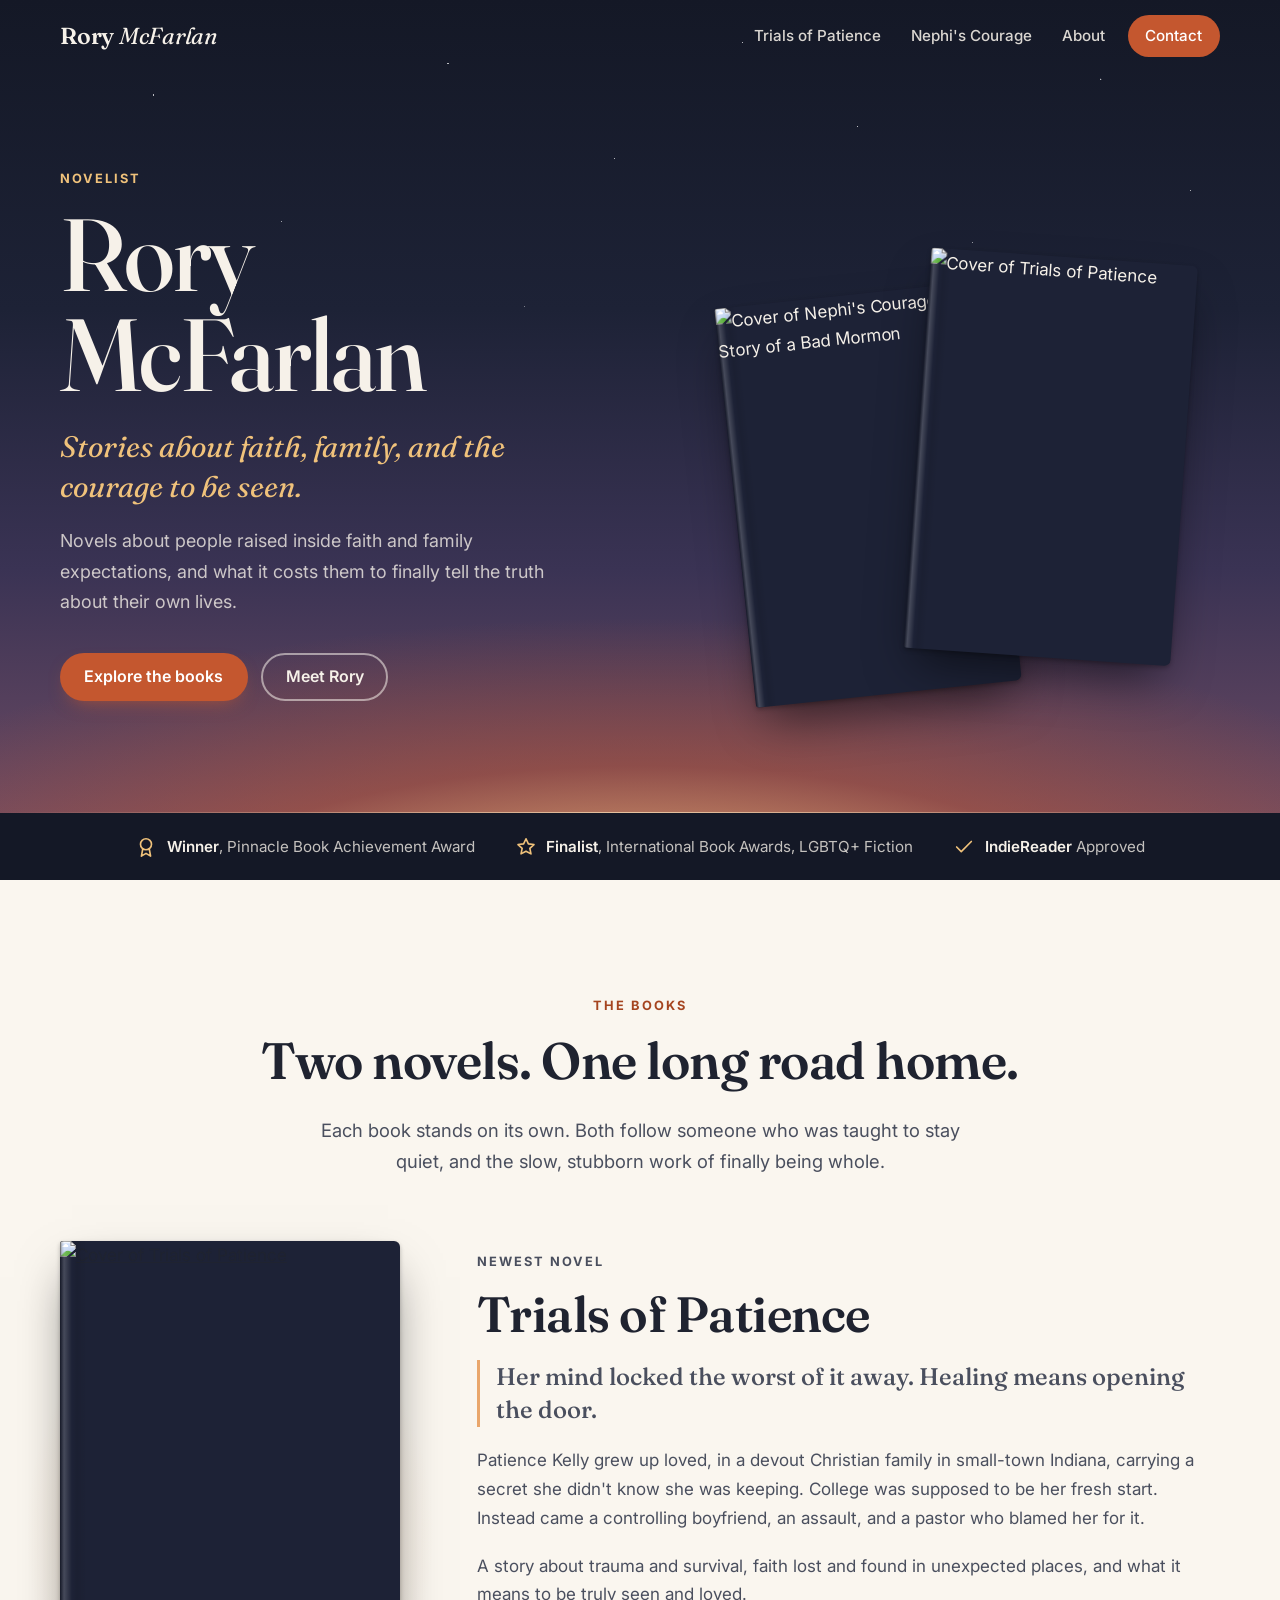
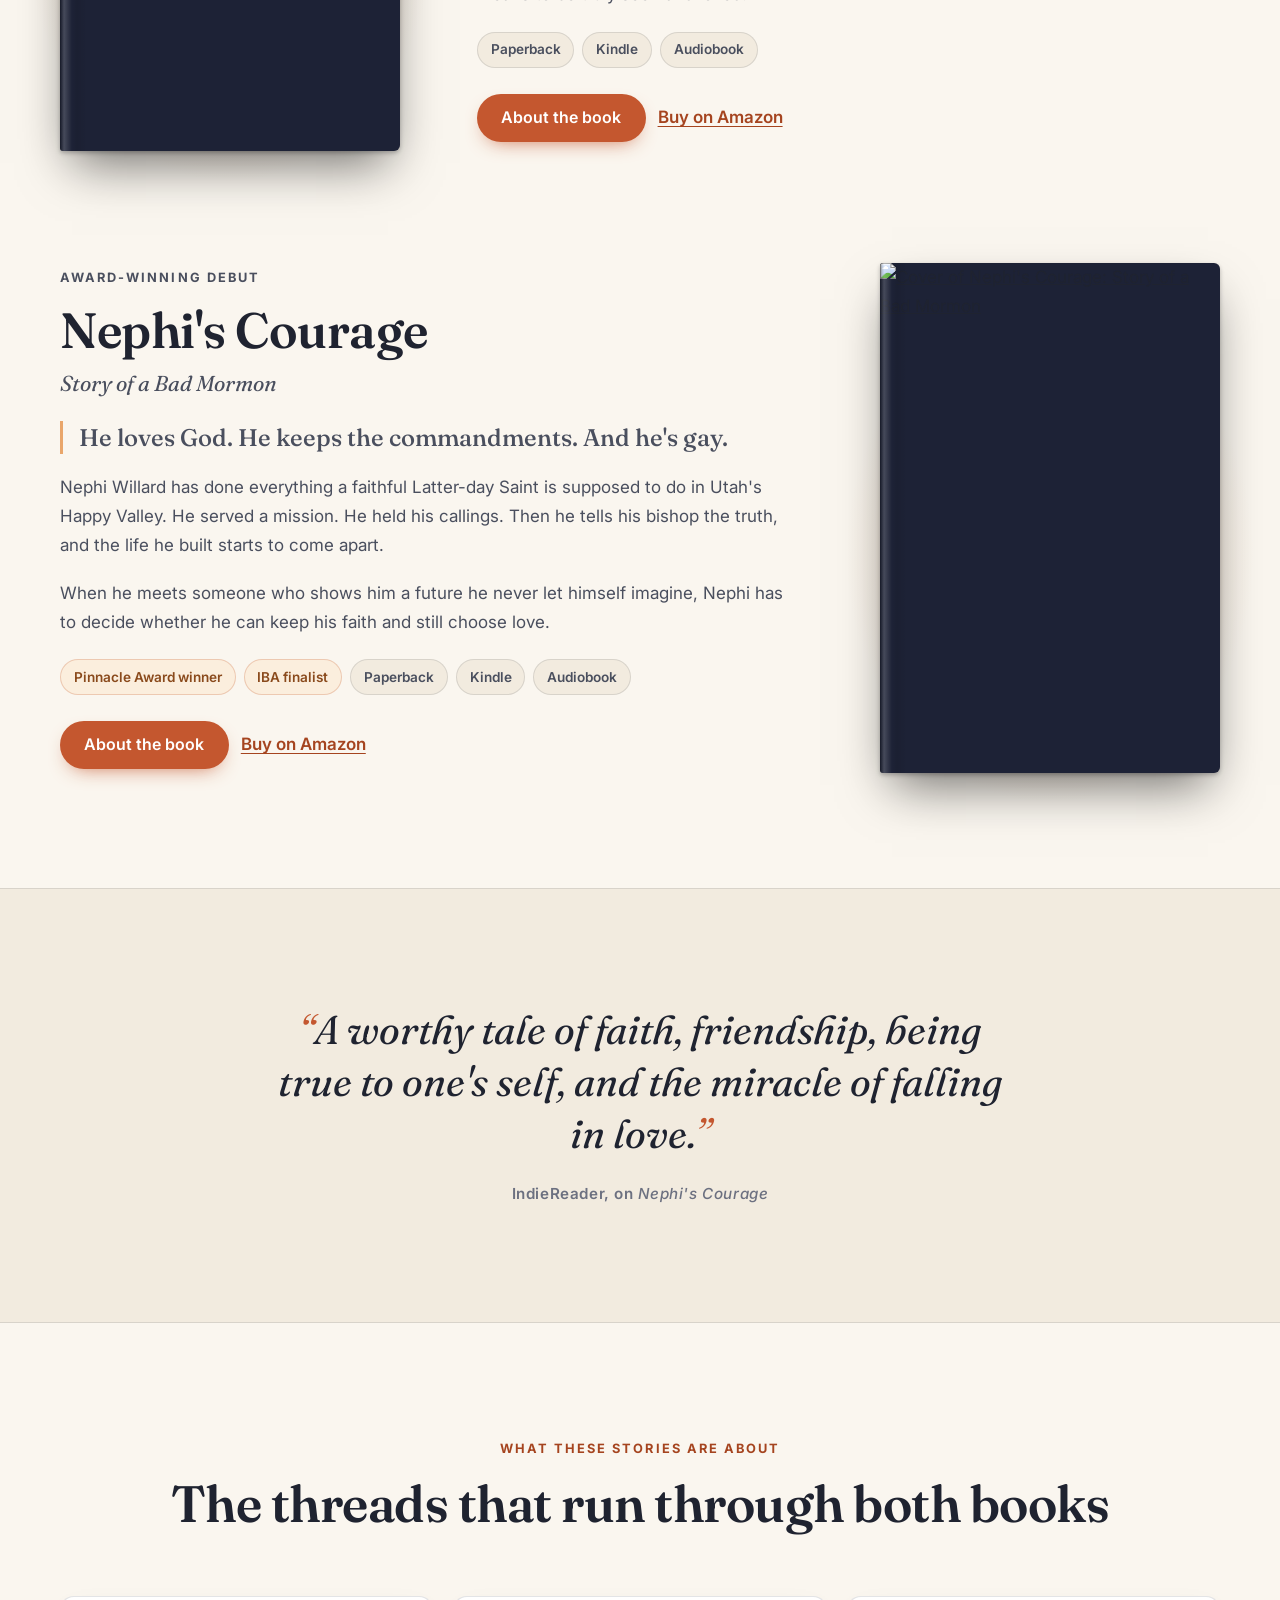
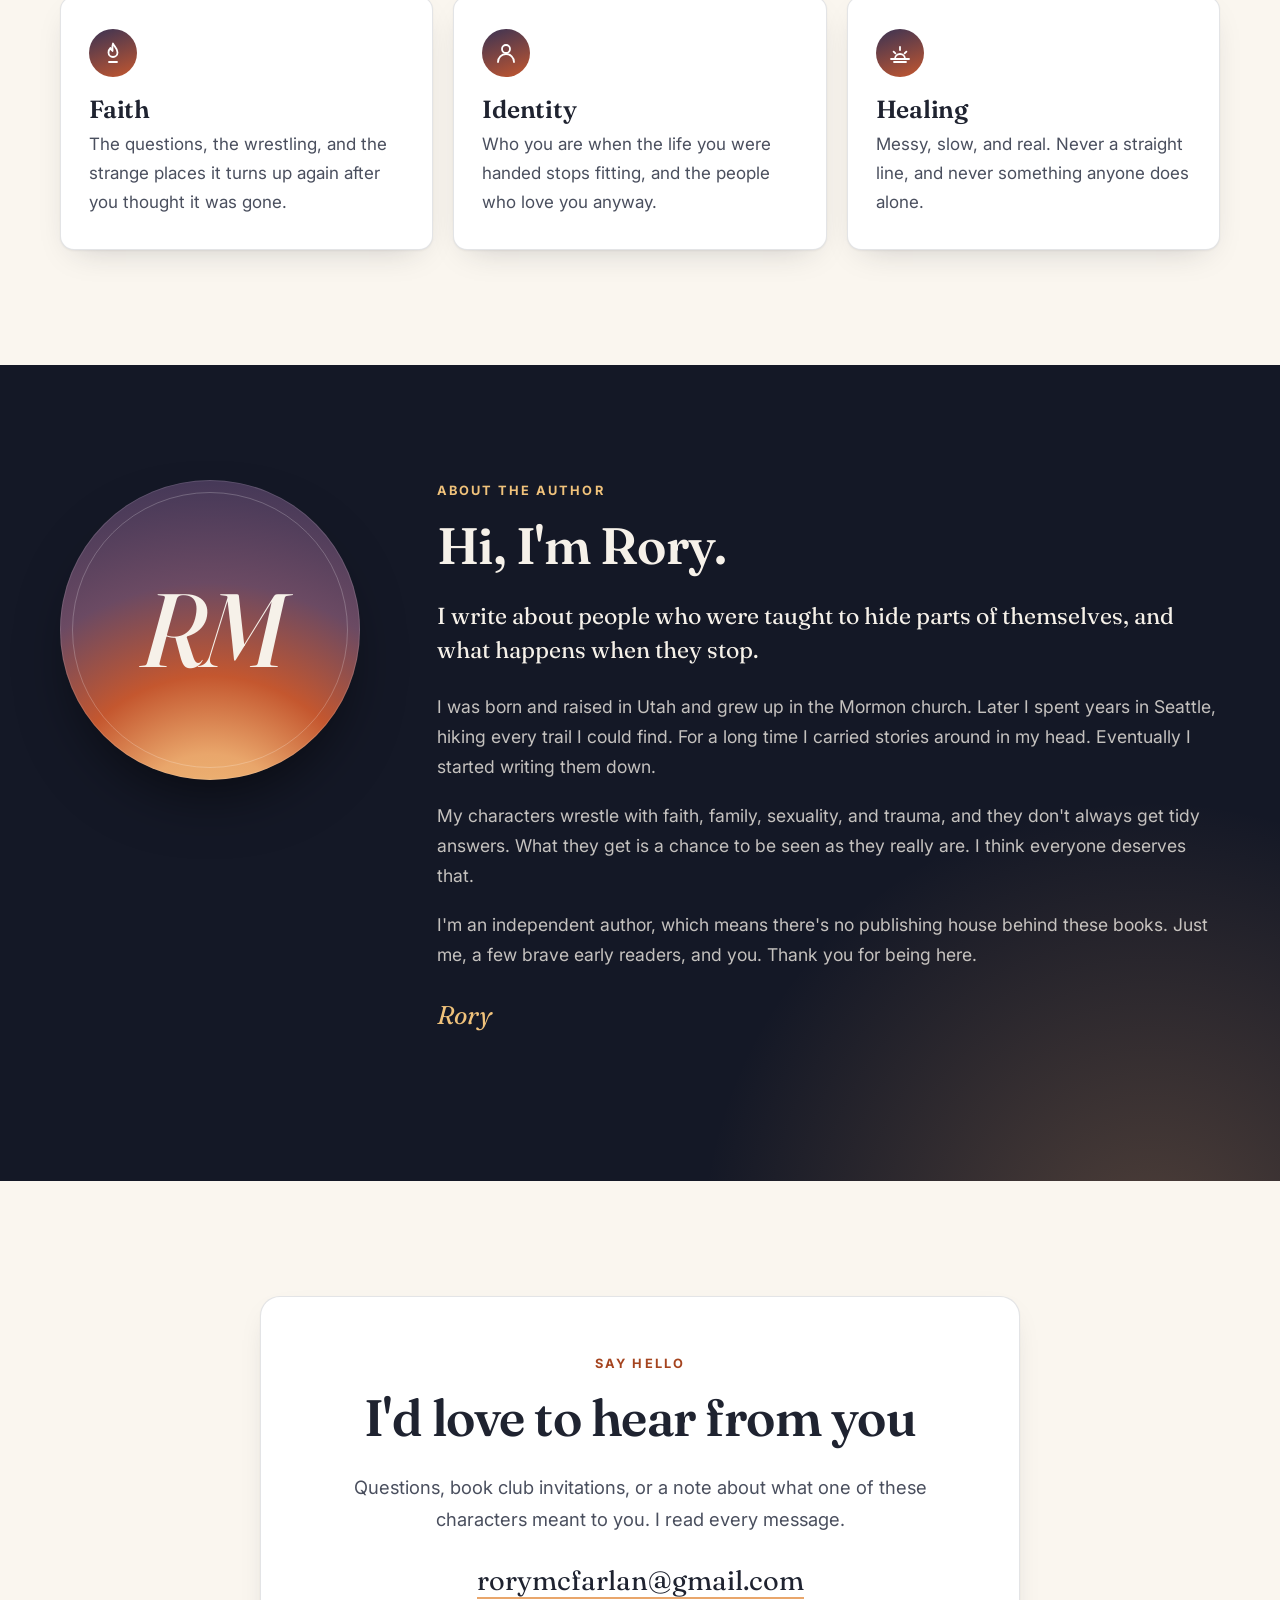
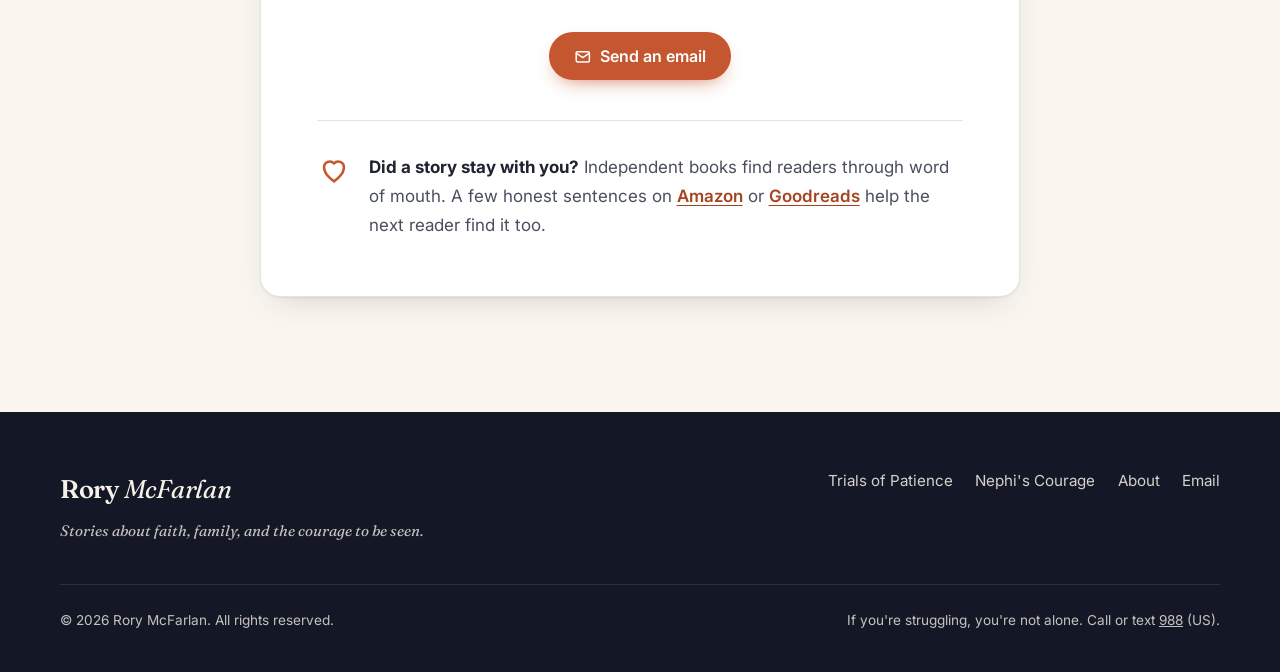
==== index.html @ a2d4176a "Build the new rorymcfarlan.com Home page, a page for each book, 404 page, styles, script, icons, CNA" ====
<!DOCTYPE html>
<html lang="en">
<head>
  <meta charset="UTF-8">
  <meta name="viewport" content="width=device-width, initial-scale=1.0">
  <title>Rory McFarlan | Novels About Faith, Family, and the Courage to Be Seen</title>
  <meta name="description" content="Rory McFarlan writes novels about faith, identity, and healing. Discover Trials of Patience and the award-winning Nephi's Courage: Story of a Bad Mormon.">
  <link rel="canonical" href="https://rorymcfarlan.com/">
  <meta name="theme-color" content="#141826">

  <meta property="og:type" content="website">
  <meta property="og:site_name" content="Rory McFarlan">
  <meta property="og:title" content="Rory McFarlan | Author">
  <meta property="og:description" content="Novels about faith, family, and the courage to be seen. Trials of Patience and the award-winning Nephi's Courage.">
  <meta property="og:url" content="https://rorymcfarlan.com/">
  <meta property="og:image" content="https://rorymcfarlan.com/og-image.jpg">
  <meta property="og:image:width" content="1200">
  <meta property="og:image:height" content="630">
  <meta property="og:image:alt" content="Rory McFarlan's novels, Trials of Patience and Nephi's Courage">
  <meta name="twitter:card" content="summary_large_image">

  <link rel="preconnect" href="https://fonts.googleapis.com">
  <link rel="preconnect" href="https://fonts.gstatic.com" crossorigin>
  <link href="https://fonts.googleapis.com/css2?family=Fraunces:ital,opsz,wght@0,9..144,400;0,9..144,500;0,9..144,600;1,9..144,400;1,9..144,500&family=Inter:wght@400;500;600;700&display=swap" rel="stylesheet">
  <link rel="icon" href="favicon.svg" type="image/svg+xml">
  <link rel="icon" href="favicon.png" type="image/png" sizes="64x64">
  <link rel="apple-touch-icon" href="apple-touch-icon.png">
  <link rel="stylesheet" href="style.css?v=1">

  <script type="application/ld+json">
  {
    "@context": "https://schema.org",
    "@type": "Person",
    "name": "Rory McFarlan",
    "url": "https://rorymcfarlan.com/",
    "jobTitle": "Novelist",
    "email": "mailto:rorymcfarlan@gmail.com",
    "description": "Independent novelist writing about faith, identity, and healing.",
    "award": "Pinnacle Book Achievement Award (Novel), 2020",
    "workExample": [
      { "@type": "Book", "name": "Trials of Patience", "url": "https://rorymcfarlan.com/trials-of-patience.html" },
      { "@type": "Book", "name": "Nephi's Courage: Story of a Bad Mormon", "url": "https://rorymcfarlan.com/nephis-courage.html" }
    ]
  }
  </script>
</head>
<body>

<a class="skip-link" href="#main">Skip to content</a>

<header class="site-header">
  <nav class="nav" aria-label="Main">
    <a class="brand" href="./">Rory <span>McFarlan</span></a>
    <button class="nav-toggle" type="button" aria-expanded="false" aria-controls="nav-links" aria-label="Open menu">
      <span class="nav-toggle-bar"></span><span class="nav-toggle-bar"></span><span class="nav-toggle-bar"></span>
    </button>
    <ul class="nav-links" id="nav-links">
      <li><a href="trials-of-patience.html">Trials of Patience</a></li>
      <li><a href="nephis-courage.html">Nephi's Courage</a></li>
      <li><a href="#about">About</a></li>
      <li><a class="nav-cta" href="#contact">Contact</a></li>
    </ul>
  </nav>
</header>

<main id="main">

  <!-- ============ HERO ============ -->
  <section class="hero">
    <div class="hero-inner">
      <div class="hero-copy">
        <p class="eyebrow eyebrow-light">Novelist</p>
        <h1 class="hero-title">Rory McFarlan</h1>
        <p class="hero-tagline">Stories about faith, family, and the courage to be seen.</p>
        <p class="hero-sub">Novels about people raised inside faith and family expectations, and what it costs them to finally tell the truth about their own lives.</p>
        <div class="hero-actions">
          <a class="btn btn-ember" href="#books">Explore the books</a>
          <a class="btn btn-ghost" href="#about">Meet Rory</a>
        </div>
      </div>
      <div class="hero-books">
        <a class="cover" href="nephis-courage.html" aria-label="Nephi's Courage">
          <img src="nephis-courage.jpg" alt="Cover of Nephi's Courage: Story of a Bad Mormon" width="600" height="900">
        </a>
        <a class="cover" href="trials-of-patience.html" aria-label="Trials of Patience">
          <img src="trials-of-patience.jpg" alt="Cover of Trials of Patience" width="600" height="900">
        </a>
      </div>
    </div>
  </section>

  <!-- ============ AWARDS ============ -->
  <section class="awards" aria-label="Awards and recognition">
    <ul>
      <li>
        <svg viewBox="0 0 24 24" fill="none" stroke="currentColor" stroke-width="1.8" stroke-linecap="round" stroke-linejoin="round" aria-hidden="true"><circle cx="12" cy="9" r="6"/><path d="M8.5 13.9 7 22l5-3 5 3-1.5-8.1"/></svg>
        <span><strong>Winner</strong>, Pinnacle Book Achievement Award</span>
      </li>
      <li>
        <svg viewBox="0 0 24 24" fill="none" stroke="currentColor" stroke-width="1.8" stroke-linecap="round" stroke-linejoin="round" aria-hidden="true"><path d="m12 3 2.6 5.6 6.1.7-4.5 4.2 1.2 6L12 16.6 6.6 19.5l1.2-6L3.3 9.3l6.1-.7z"/></svg>
        <span><strong>Finalist</strong>, International Book Awards, LGBTQ+ Fiction</span>
      </li>
      <li>
        <svg viewBox="0 0 24 24" fill="none" stroke="currentColor" stroke-width="1.8" stroke-linecap="round" stroke-linejoin="round" aria-hidden="true"><path d="M20 6 9 17l-5-5"/></svg>
        <span><strong>IndieReader</strong> Approved</span>
      </li>
    </ul>
  </section>

  <!-- ============ BOOKS ============ -->
  <section class="section" id="books">
    <div class="wrap">
      <div class="section-head center" data-reveal>
        <p class="eyebrow">The books</p>
        <h2 class="section-title">Two novels. One long road home.</h2>
        <p class="section-lede">Each book stands on its own. Both follow someone who was taught to stay quiet, and the slow, stubborn work of finally being whole.</p>
      </div>

      <article class="book-feature" data-reveal>
        <div class="book-feature-art">
          <a class="cover" href="trials-of-patience.html" aria-label="Read more about Trials of Patience">
            <img src="trials-of-patience.jpg" alt="Cover of Trials of Patience" width="600" height="900" loading="lazy">
          </a>
        </div>
        <div>
          <p class="eyebrow">Newest novel</p>
          <h3 class="book-title">Trials of Patience</h3>
          <p class="book-hook">Her mind locked the worst of it away. Healing means opening the door.</p>
          <p>Patience Kelly grew up loved, in a devout Christian family in small-town Indiana, carrying a secret she didn't know she was keeping. College was supposed to be her fresh start. Instead came a controlling boyfriend, an assault, and a pastor who blamed her for it.</p>
          <p>A story about trauma and survival, faith lost and found in unexpected places, and what it means to be truly seen and loved.</p>
          <ul class="chips" aria-label="Formats">
            <li class="chip">Paperback</li>
            <li class="chip">Kindle</li>
            <li class="chip">Audiobook</li>
          </ul>
          <div class="actions">
            <a class="btn btn-ember" href="trials-of-patience.html">About the book</a>
            <a class="text-link" href="https://www.amazon.com/dp/B0G7S6DMJX" target="_blank" rel="noopener">Buy on Amazon</a>
          </div>
        </div>
      </article>

      <article class="book-feature flip" data-reveal>
        <div class="book-feature-art">
          <a class="cover" href="nephis-courage.html" aria-label="Read more about Nephi's Courage">
            <img src="nephis-courage.jpg" alt="Cover of Nephi's Courage: Story of a Bad Mormon" width="600" height="900" loading="lazy">
          </a>
        </div>
        <div>
          <p class="eyebrow">Award-winning debut</p>
          <h3 class="book-title">Nephi's Courage</h3>
          <p class="book-subtitle">Story of a Bad Mormon</p>
          <p class="book-hook">He loves God. He keeps the commandments. And he's gay.</p>
          <p>Nephi Willard has done everything a faithful Latter-day Saint is supposed to do in Utah's Happy Valley. He served a mission. He held his callings. Then he tells his bishop the truth, and the life he built starts to come apart.</p>
          <p>When he meets someone who shows him a future he never let himself imagine, Nephi has to decide whether he can keep his faith and still choose love.</p>
          <ul class="chips" aria-label="Awards and formats">
            <li class="chip chip-award">Pinnacle Award winner</li>
            <li class="chip chip-award">IBA finalist</li>
            <li class="chip">Paperback</li>
            <li class="chip">Kindle</li>
            <li class="chip">Audiobook</li>
          </ul>
          <div class="actions">
            <a class="btn btn-ember" href="nephis-courage.html">About the book</a>
            <a class="text-link" href="https://www.amazon.com/dp/B082HCDV52" target="_blank" rel="noopener">Buy on Amazon</a>
          </div>
        </div>
      </article>
    </div>
  </section>

  <!-- ============ PULL QUOTE ============ -->
  <section class="section quote-band" aria-label="Praise">
    <figure class="pull-quote wrap-narrow" data-reveal>
      <blockquote>
        <p>A worthy tale of faith, friendship, being true to one's self, and the miracle of falling in love.</p>
      </blockquote>
      <figcaption>IndieReader, on <cite>Nephi's Courage</cite></figcaption>
    </figure>
  </section>

  <!-- ============ THREADS ============ -->
  <section class="section">
    <div class="wrap">
      <div class="section-head center" data-reveal>
        <p class="eyebrow">What these stories are about</p>
        <h2 class="section-title">The threads that run through both books</h2>
      </div>
      <div class="threads">
        <div class="thread" data-reveal>
          <div class="thread-icon"><svg viewBox="0 0 24 24" fill="none" stroke="currentColor" stroke-width="1.8" stroke-linecap="round" stroke-linejoin="round" aria-hidden="true"><path d="M12 2.5c.8 2.6 4.5 4.8 4.5 9a4.5 4.5 0 0 1-9 0c0-2 .9-3.4 2-4.5.2 1.6.9 2.6 2 3 .3-2.6-.6-4.6.5-7.5z"/><path d="M8 21h8"/></svg></div>
          <h3>Faith</h3>
          <p>The questions, the wrestling, and the strange places it turns up again after you thought it was gone.</p>
        </div>
        <div class="thread" data-reveal>
          <div class="thread-icon"><svg viewBox="0 0 24 24" fill="none" stroke="currentColor" stroke-width="1.8" stroke-linecap="round" stroke-linejoin="round" aria-hidden="true"><circle cx="12" cy="8" r="4"/><path d="M4 21a8 8 0 0 1 16 0"/></svg></div>
          <h3>Identity</h3>
          <p>Who you are when the life you were handed stops fitting, and the people who love you anyway.</p>
        </div>
        <div class="thread" data-reveal>
          <div class="thread-icon"><svg viewBox="0 0 24 24" fill="none" stroke="currentColor" stroke-width="1.8" stroke-linecap="round" stroke-linejoin="round" aria-hidden="true"><path d="M3 18h18"/><path d="M7 18a5 5 0 0 1 10 0"/><path d="M12 6v3"/><path d="m5.6 10.6 1.8 1.8"/><path d="m18.4 10.6-1.8 1.8"/><path d="M6 21h12"/></svg></div>
          <h3>Healing</h3>
          <p>Messy, slow, and real. Never a straight line, and never something anyone does alone.</p>
        </div>
      </div>
    </div>
  </section>

  <!-- ============ ABOUT ============ -->
  <section class="section about on-dark" id="about">
    <div class="wrap about-grid">
      <div class="monogram" aria-hidden="true">RM</div>
      <div data-reveal>
        <p class="eyebrow">About the author</p>
        <h2 class="section-title">Hi, I'm Rory.</h2>
        <div class="prose">
          <p>I write about people who were taught to hide parts of themselves, and what happens when they stop.</p>
          <p>I was born and raised in Utah and grew up in the Mormon church. Later I spent years in Seattle, hiking every trail I could find. For a long time I carried stories around in my head. Eventually I started writing them down.</p>
          <p>My characters wrestle with faith, family, sexuality, and trauma, and they don't always get tidy answers. What they get is a chance to be seen as they really are. I think everyone deserves that.</p>
          <p>I'm an independent author, which means there's no publishing house behind these books. Just me, a few brave early readers, and you. Thank you for being here.</p>
        </div>
        <p class="signature">Rory</p>
      </div>
    </div>
  </section>

  <!-- ============ CONTACT ============ -->
  <section class="section" id="contact">
    <div class="wrap-narrow">
      <div class="contact-card" data-reveal>
        <p class="eyebrow">Say hello</p>
        <h2 class="section-title">I'd love to hear from you</h2>
        <p class="section-lede">Questions, book club invitations, or a note about what one of these characters meant to you. I read every message.</p>
        <p class="email-line"><a href="mailto:rorymcfarlan@gmail.com">rorymcfarlan@gmail.com</a></p>
        <div class="actions">
          <a class="btn btn-ember" href="mailto:rorymcfarlan@gmail.com">
            <svg viewBox="0 0 24 24" fill="none" stroke="currentColor" stroke-width="2" stroke-linecap="round" stroke-linejoin="round" aria-hidden="true"><rect x="3" y="5" width="18" height="14" rx="2"/><path d="m3 7 9 6 9-6"/></svg>
            Send an email
          </a>
        </div>
        <div class="review-ask">
          <svg viewBox="0 0 24 24" fill="none" stroke="currentColor" stroke-width="1.8" stroke-linecap="round" stroke-linejoin="round" aria-hidden="true"><path d="M12 20s-7-4.4-7-10a4 4 0 0 1 7-2.6A4 4 0 0 1 19 10c0 5.6-7 10-7 10z"/></svg>
          <p><strong>Did a story stay with you?</strong> Independent books find readers through word of mouth. A few honest sentences on <a class="text-link" href="https://www.amazon.com/dp/B0G7S6DMJX" target="_blank" rel="noopener">Amazon</a> or <a class="text-link" href="https://www.goodreads.com/book/show/60734577" target="_blank" rel="noopener">Goodreads</a> help the next reader find it too.</p>
        </div>
      </div>
    </div>
  </section>

</main>

<footer class="site-footer">
  <div class="wrap">
    <div class="footer-grid">
      <div>
        <a class="brand" href="./">Rory <span>McFarlan</span></a>
        <p class="footer-tag">Stories about faith, family, and the courage to be seen.</p>
      </div>
      <ul class="footer-links">
        <li><a href="trials-of-patience.html">Trials of Patience</a></li>
        <li><a href="nephis-courage.html">Nephi's Courage</a></li>
        <li><a href="#about">About</a></li>
        <li><a href="mailto:rorymcfarlan@gmail.com">Email</a></li>
      </ul>
    </div>
    <div class="footer-bottom">
      <p>&copy; <span id="year">2026</span> Rory McFarlan. All rights reserved.</p>
      <p>If you're struggling, you're not alone. Call or text <a href="tel:988">988</a> (US).</p>
    </div>
  </div>
</footer>

<script src="script.js?v=1" defer></script>
</body>
</html>
---- style.css ----
/* Rory McFarlan author site. Plain CSS, no build step. */

:root {
  /* Palette: a long night giving way to dawn */
  --night: #141826;
  --night-2: #1d2236;
  --dusk: #3a3354;
  --plum: #6b4a63;
  --ember: #c4572f;
  --ember-dark: #a5441f;
  --dawn: #e9a66b;
  --gold: #f0c27b;
  --paper: #faf6ef;
  --paper-2: #f2ebdf;
  --sand: #e7dccb;
  --ink: #1f2330;
  --ink-soft: #4a4f5e;
  --ink-mute: #6c7080;
  --line: rgba(31, 35, 48, 0.12);
  --on-dark: #f6f1e9;
  --on-dark-soft: rgba(246, 241, 233, 0.78);

  --display: "Fraunces", Georgia, "Times New Roman", serif;
  --body: "Inter", system-ui, -apple-system, "Segoe UI", Roboto, sans-serif;

  --wrap: 1160px;
  --radius: 14px;
  --shadow-cover: 0 2px 4px rgba(0, 0, 0, 0.25), 0 24px 48px -12px rgba(0, 0, 0, 0.55);
  --shadow-card: 0 1px 2px rgba(31, 35, 48, 0.06), 0 12px 32px -16px rgba(31, 35, 48, 0.25);
}

*, *::before, *::after { box-sizing: border-box; }

html { scroll-behavior: smooth; -webkit-text-size-adjust: 100%; }
@media (prefers-reduced-motion: reduce) { html { scroll-behavior: auto; } }

body {
  margin: 0;
  font-family: var(--body);
  font-size: 1.0625rem;
  line-height: 1.7;
  color: var(--ink);
  background: var(--paper);
  -webkit-font-smoothing: antialiased;
  text-rendering: optimizeLegibility;
}

img { max-width: 100%; height: auto; display: block; }
a { color: inherit; }
p { margin: 0 0 1.1em; }
h1, h2, h3, h4 { font-family: var(--display); font-weight: 600; line-height: 1.12; margin: 0 0 0.5em; letter-spacing: -0.01em; }
em, i { font-style: italic; }

:focus-visible { outline: 3px solid var(--dawn); outline-offset: 3px; border-radius: 4px; }

.skip-link {
  position: absolute; left: 1rem; top: -100px; z-index: 100;
  background: var(--ink); color: var(--on-dark); padding: 0.6rem 1rem; border-radius: 8px; text-decoration: none;
}
.skip-link:focus { top: 1rem; }

.wrap { width: min(100% - 2.5rem, var(--wrap)); margin-inline: auto; }
.wrap-narrow { width: min(100% - 2.5rem, 760px); margin-inline: auto; }

.visually-hidden {
  position: absolute !important; width: 1px; height: 1px; padding: 0; margin: -1px;
  overflow: hidden; clip: rect(0 0 0 0); white-space: nowrap; border: 0;
}

/* ---------- Header ---------- */
.site-header {
  position: fixed; inset: 0 0 auto 0; z-index: 50;
  color: var(--on-dark);
  transition: background-color 0.3s ease, box-shadow 0.3s ease, color 0.3s ease;
}
.site-header.is-solid {
  background: rgba(250, 246, 239, 0.94);
  color: var(--ink);
  box-shadow: 0 1px 0 var(--line);
  -webkit-backdrop-filter: saturate(1.4) blur(12px);
  backdrop-filter: saturate(1.4) blur(12px);
}
.nav {
  width: min(100% - 2.5rem, var(--wrap)); margin-inline: auto;
  display: flex; align-items: center; justify-content: space-between; gap: 1rem;
  height: 72px;
}
.brand {
  font-family: var(--display); font-size: 1.45rem; font-weight: 600; text-decoration: none;
  letter-spacing: -0.01em; white-space: nowrap;
}
.brand span { font-style: italic; font-weight: 400; }
.nav-links { list-style: none; display: flex; align-items: center; gap: 0.25rem; margin: 0; padding: 0; }
.nav-links a {
  display: block; padding: 0.5rem 0.8rem; border-radius: 999px;
  font-size: 0.95rem; font-weight: 500; text-decoration: none; opacity: 0.88;
  transition: opacity 0.2s, background-color 0.2s;
}
.nav-links a:hover { opacity: 1; background: rgba(255, 255, 255, 0.1); }
.site-header.is-solid .nav-links a:hover { background: rgba(31, 35, 48, 0.06); }
.nav-links a[aria-current="page"] { opacity: 1; box-shadow: inset 0 -2px 0 var(--dawn); border-radius: 0; }
.nav-links .nav-cta {
  margin-left: 0.4rem; background: var(--ember); color: #fff; opacity: 1; padding-inline: 1.1rem;
}
.nav-links .nav-cta:hover { background: var(--ember-dark); }
.site-header.is-solid .nav-links .nav-cta:hover { background: var(--ember-dark); }

.nav-toggle {
  display: none; background: none; border: 0; color: inherit; cursor: pointer;
  width: 44px; height: 44px; padding: 10px; margin-right: -10px;
}
.nav-toggle-bar { display: block; height: 2px; background: currentColor; border-radius: 2px; transition: transform 0.25s, opacity 0.25s; }
.nav-toggle-bar + .nav-toggle-bar { margin-top: 6px; }
.nav-toggle[aria-expanded="true"] .nav-toggle-bar:nth-child(1) { transform: translateY(8px) rotate(45deg); }
.nav-toggle[aria-expanded="true"] .nav-toggle-bar:nth-child(2) { opacity: 0; }
.nav-toggle[aria-expanded="true"] .nav-toggle-bar:nth-child(3) { transform: translateY(-8px) rotate(-45deg); }

@media (max-width: 880px) {
  .nav-toggle { display: block; }
  .nav-links {
    position: absolute; top: 72px; left: 0; right: 0;
    flex-direction: column; align-items: stretch; gap: 0;
    background: var(--paper); color: var(--ink);
    padding: 0.5rem 1.25rem 1.25rem;
    box-shadow: 0 18px 30px -18px rgba(0, 0, 0, 0.4);
    display: none;
  }
  .nav-links.is-open { display: flex; }
  .nav-links a { padding: 0.9rem 0.25rem; border-radius: 0; border-bottom: 1px solid var(--line); font-size: 1.05rem; }
  .nav-links a:hover { background: none; }
  .nav-links a[aria-current="page"] { box-shadow: none; color: var(--ember-dark); }
  .nav-links .nav-cta { margin: 1rem 0 0; text-align: center; border-radius: 999px; border: 0; }
  .site-header.menu-open { background: var(--paper); color: var(--ink); }
}

/* ---------- Buttons ---------- */
.btn {
  display: inline-flex; align-items: center; justify-content: center; gap: 0.55rem;
  min-height: 48px; padding: 0.75rem 1.4rem; border-radius: 999px;
  font-family: var(--body); font-size: 1rem; font-weight: 600; line-height: 1.2;
  text-decoration: none; cursor: pointer; border: 2px solid transparent;
  transition: transform 0.15s ease, background-color 0.2s, color 0.2s, border-color 0.2s, box-shadow 0.2s;
}
.btn:hover { transform: translateY(-1px); }
.btn:active { transform: translateY(0); }
.btn svg { width: 1.1em; height: 1.1em; flex: none; }
.btn-ember { background: var(--ember); color: #fff; box-shadow: 0 8px 20px -10px rgba(196, 87, 47, 0.9); }
.btn-ember:hover { background: var(--ember-dark); }
.btn-light { background: var(--on-dark); color: var(--ink); }
.btn-light:hover { background: #fff; }
.btn-ghost { border-color: rgba(246, 241, 233, 0.55); color: var(--on-dark); }
.btn-ghost:hover { border-color: var(--on-dark); background: rgba(255, 255, 255, 0.08); }
.btn-outline { border-color: var(--ink); color: var(--ink); }
.btn-outline:hover { background: var(--ink); color: var(--paper); }

.text-link {
  font-weight: 600; color: var(--ember-dark); text-decoration: underline;
  text-decoration-thickness: 1px; text-underline-offset: 3px;
}
.text-link:hover { text-decoration-thickness: 2px; }

/* ---------- Shared bits ---------- */
.eyebrow {
  font-family: var(--body); font-size: 0.8rem; font-weight: 700;
  letter-spacing: 0.16em; text-transform: uppercase; color: var(--ember-dark); margin-bottom: 0.9rem;
}
.on-dark .eyebrow, .eyebrow-light { color: var(--gold); }
.section { padding: clamp(4.5rem, 9vw, 7.5rem) 0; }
.section-title { font-size: clamp(2.1rem, 4.6vw, 3.2rem); }
.section-lede { font-size: 1.15rem; color: var(--ink-soft); max-width: 40rem; }
.section-head { margin-bottom: clamp(2.5rem, 5vw, 4rem); }
.section-head.center { text-align: center; }
.section-head.center .section-lede { margin-inline: auto; }

/* Book covers: a hint of a spine and real-world shadow */
.cover {
  position: relative; border-radius: 3px 6px 6px 3px; overflow: hidden;
  box-shadow: var(--shadow-cover); background: var(--night-2);
}
.cover img { width: 100%; aspect-ratio: 2 / 3; object-fit: cover; }
.cover::after {
  content: ""; position: absolute; inset: 0; pointer-events: none;
  background: linear-gradient(90deg, rgba(0,0,0,0.28) 0, rgba(255,255,255,0.18) 1.2%, rgba(255,255,255,0) 3.5%, rgba(0,0,0,0.08) 5%, rgba(0,0,0,0) 8%);
}

/* ---------- Hero (home) ---------- */
.hero {
  position: relative; overflow: hidden; isolation: isolate;
  color: var(--on-dark);
  background:
    radial-gradient(120% 70% at 50% 118%, rgba(240, 194, 123, 0.95) 0%, rgba(233, 166, 107, 0.75) 18%, rgba(196, 87, 47, 0.45) 34%, rgba(107, 74, 99, 0) 60%),
    linear-gradient(180deg, var(--night) 0%, var(--night-2) 38%, var(--dusk) 70%, var(--plum) 100%);
  padding: calc(72px + clamp(3rem, 8vw, 6rem)) 0 clamp(4rem, 9vw, 7rem);
}
.hero::before {
  /* a scatter of fading stars */
  content: ""; position: absolute; inset: 0 0 35% 0; z-index: -1; opacity: 0.7;
  background-image:
    radial-gradient(1.5px 1.5px at 12% 18%, #fff 50%, transparent 51%),
    radial-gradient(1px 1px at 22% 42%, #fff 50%, transparent 51%),
    radial-gradient(1.5px 1.5px at 35% 12%, #fff 50%, transparent 51%),
    radial-gradient(1px 1px at 48% 30%, #fff 50%, transparent 51%),
    radial-gradient(1px 1px at 58% 8%, #fff 50%, transparent 51%),
    radial-gradient(1.5px 1.5px at 67% 24%, #fff 50%, transparent 51%),
    radial-gradient(1px 1px at 76% 46%, #fff 50%, transparent 51%),
    radial-gradient(1.5px 1.5px at 86% 15%, #fff 50%, transparent 51%),
    radial-gradient(1px 1px at 93% 36%, #fff 50%, transparent 51%),
    radial-gradient(1px 1px at 6% 55%, #fff 50%, transparent 51%),
    radial-gradient(1px 1px at 41% 58%, #fff 50%, transparent 51%),
    radial-gradient(1px 1px at 81% 62%, #fff 50%, transparent 51%);
  -webkit-mask-image: linear-gradient(180deg, #000 30%, transparent 100%);
  mask-image: linear-gradient(180deg, #000 30%, transparent 100%);
}
.hero::after {
  /* the horizon */
  content: ""; position: absolute; left: 0; right: 0; bottom: 0; height: 1px; z-index: -1;
  background: linear-gradient(90deg, transparent, rgba(255, 230, 190, 0.7), transparent);
}
.hero-inner {
  width: min(100% - 2.5rem, var(--wrap)); margin-inline: auto;
  display: grid; grid-template-columns: minmax(0, 1.05fr) minmax(0, 1fr); align-items: center; gap: clamp(2rem, 5vw, 5rem);
}
.hero-title {
  font-size: clamp(3.2rem, 9vw, 6.4rem); font-weight: 500; line-height: 0.98; letter-spacing: -0.025em;
  margin-bottom: 1.4rem;
}
.hero-tagline {
  font-family: var(--display); font-style: italic; font-weight: 400;
  font-size: clamp(1.35rem, 2.6vw, 1.85rem); line-height: 1.35; color: var(--gold); margin-bottom: 1.2rem; max-width: 30rem;
}
.hero-sub { font-size: 1.12rem; color: var(--on-dark-soft); max-width: 32rem; margin-bottom: 2.2rem; }
.hero-actions { display: flex; flex-wrap: wrap; gap: 0.85rem; }

.hero-books {
  position: relative; display: flex; justify-content: center; align-items: flex-end;
  min-height: clamp(320px, 42vw, 500px);
}
.hero-books .cover { width: clamp(170px, 21vw, 270px); transition: transform 0.4s ease; }
.hero-books .cover:first-child { transform: rotate(-6deg) translate(18%, 4%); z-index: 1; }
.hero-books .cover:last-child { transform: rotate(4deg) translate(-14%, -6%); z-index: 2; }
.hero-books:hover .cover:first-child { transform: rotate(-8deg) translate(10%, 2%); }
.hero-books:hover .cover:last-child { transform: rotate(5deg) translate(-8%, -9%); }
.hero-books a { display: block; text-decoration: none; }

@media (max-width: 880px) {
  .hero-inner { grid-template-columns: 1fr; text-align: center; }
  .hero-tagline, .hero-sub { margin-inline: auto; }
  .hero-actions { justify-content: center; }
  .hero-books { min-height: 0; padding-top: 0.5rem; order: 2; }
  .hero-books .cover { width: min(42vw, 210px); }
}

/* ---------- Awards strip ---------- */
.awards { background: var(--night); color: var(--on-dark); padding: 1.3rem 0; }
.awards ul {
  list-style: none; margin: 0; padding: 0;
  display: flex; flex-wrap: wrap; justify-content: center; gap: 0.75rem 2.5rem;
}
.awards li { display: flex; align-items: center; gap: 0.6rem; font-size: 0.95rem; color: var(--on-dark-soft); }
.awards li strong { color: var(--on-dark); font-weight: 600; }
.awards svg { width: 22px; height: 22px; color: var(--gold); flex: none; }
@media (max-width: 600px) {
  .awards ul { flex-direction: column; align-items: flex-start; width: fit-content; max-width: calc(100% - 2.5rem); margin-inline: auto; gap: 0.7rem; }
  .awards li { align-items: flex-start; line-height: 1.45; }
}

/* ---------- Book features (home) ---------- */
.book-feature {
  display: grid; grid-template-columns: minmax(0, 340px) minmax(0, 1fr); gap: clamp(2rem, 6vw, 5.5rem); align-items: center;
}
#books { overflow: hidden; }
.book-feature + .book-feature { margin-top: clamp(4.5rem, 9vw, 7rem); }
.book-feature.flip { grid-template-columns: minmax(0, 1fr) minmax(0, 340px); }
.book-feature.flip .book-feature-art { order: 2; }
.book-feature-art { position: relative; }
.book-feature-art::before {
  content: ""; position: absolute; inset: 8% -10% -6% -10%; z-index: 0; border-radius: 50%;
  background: radial-gradient(closest-side, rgba(233, 166, 107, 0.35), rgba(233, 166, 107, 0));
}
.book-feature-art .cover { position: relative; z-index: 1; max-width: 340px; margin-inline: auto; }
.book-feature-art a { display: block; transition: transform 0.3s ease; }
.book-feature-art a:hover { transform: translateY(-4px) rotate(-0.6deg); }
.book-title { font-size: clamp(2.2rem, 4.4vw, 3.1rem); margin-bottom: 0.15em; }
.book-subtitle { font-family: var(--display); font-style: italic; font-weight: 400; font-size: 1.35rem; color: var(--ink-soft); margin-bottom: 1rem; }
.book-hook {
  font-family: var(--display); font-weight: 500; font-size: clamp(1.25rem, 2.2vw, 1.5rem); line-height: 1.4;
  color: var(--plum); margin: 1.1rem 0 1.2rem; padding-left: 1rem; border-left: 3px solid var(--dawn);
}
.book-feature p { color: var(--ink-soft); }
.chips { display: flex; flex-wrap: wrap; gap: 0.5rem; margin: 1.4rem 0 1.6rem; padding: 0; list-style: none; }
.chip {
  display: inline-flex; align-items: center; gap: 0.4rem;
  font-size: 0.85rem; font-weight: 600; padding: 0.35rem 0.8rem; border-radius: 999px;
  background: var(--paper-2); color: var(--ink-soft); border: 1px solid var(--line);
}
.chip-award { background: #fbeedd; color: #8a4a1c; border-color: rgba(196, 87, 47, 0.25); }
.chip svg { width: 15px; height: 15px; }
.actions { display: flex; flex-wrap: wrap; gap: 0.75rem; align-items: center; }

@media (max-width: 820px) {
  .book-feature, .book-feature.flip { grid-template-columns: 1fr; text-align: left; }
  .book-feature.flip .book-feature-art { order: 0; }
  .book-feature-art .cover { max-width: 250px; }
}

/* ---------- Pull quote ---------- */
.quote-band { background: var(--paper-2); border-block: 1px solid var(--line); }
.pull-quote { margin: 0 auto; text-align: center; }
.pull-quote blockquote { margin: 0; }
.pull-quote p {
  font-family: var(--display); font-style: italic; font-weight: 400;
  font-size: clamp(1.6rem, 3.6vw, 2.5rem); line-height: 1.3; color: var(--ink); margin: 0 0 1.3rem;
}
.pull-quote p::before { content: "\201C"; color: var(--ember); }
.pull-quote p::after { content: "\201D"; color: var(--ember); }
.pull-quote figcaption { font-size: 0.95rem; font-weight: 600; letter-spacing: 0.04em; color: var(--ink-mute); }
.pull-quote figcaption cite { font-style: italic; font-weight: 500; }

/* ---------- Threads (themes) ---------- */
.threads { display: grid; grid-template-columns: repeat(3, minmax(0, 1fr)); gap: 1.25rem; }
.thread {
  background: #fff; border: 1px solid var(--line); border-radius: var(--radius); padding: 2rem 1.75rem;
  box-shadow: var(--shadow-card);
}
.thread-icon {
  width: 48px; height: 48px; border-radius: 50%; display: grid; place-items: center; margin-bottom: 1.2rem;
  background: linear-gradient(160deg, var(--dusk), var(--ember)); color: #fff;
}
.thread-icon svg { width: 24px; height: 24px; }
.thread h3 { font-size: 1.55rem; margin-bottom: 0.4rem; }
.thread p { color: var(--ink-soft); margin: 0; }
@media (max-width: 820px) { .threads { grid-template-columns: 1fr; } }

/* ---------- About ---------- */
.about { background: var(--night); color: var(--on-dark); position: relative; overflow: hidden; }
.about::before {
  content: ""; position: absolute; width: 900px; height: 900px; right: -320px; bottom: -520px; border-radius: 50%;
  background: radial-gradient(closest-side, rgba(233, 166, 107, 0.28), rgba(233, 166, 107, 0));
  pointer-events: none;
}
.about-grid { display: grid; grid-template-columns: minmax(0, 300px) minmax(0, 1fr); gap: clamp(2rem, 6vw, 5rem); align-items: start; position: relative; }
.monogram {
  aspect-ratio: 1; border-radius: 50%; display: grid; place-items: center; position: relative;
  background: radial-gradient(circle at 50% 120%, var(--gold) 0%, var(--dawn) 22%, var(--ember) 42%, var(--plum) 66%, var(--dusk) 100%);
  box-shadow: 0 30px 60px -20px rgba(0, 0, 0, 0.6), inset 0 0 0 1px rgba(255, 255, 255, 0.12);
  font-family: var(--display); font-size: clamp(4rem, 9vw, 6.5rem); font-weight: 500; font-style: italic; color: var(--on-dark);
  letter-spacing: -0.04em; max-width: 300px;
}
.monogram::after {
  content: ""; position: absolute; inset: 12px; border-radius: 50%; border: 1px solid rgba(255, 255, 255, 0.22);
}
.about .section-title { color: var(--on-dark); }
.about .prose p { color: var(--on-dark-soft); font-size: 1.1rem; }
.about .prose p:first-child { font-family: var(--display); font-size: 1.45rem; line-height: 1.45; color: var(--on-dark); }
.signature { font-family: var(--display); font-style: italic; font-size: 1.6rem; color: var(--gold); margin-top: 1.5rem; }
@media (max-width: 820px) {
  .about-grid { grid-template-columns: 1fr; }
  .monogram { width: 180px; font-size: 4rem; }
}

/* ---------- Contact ---------- */
.contact-card {
  background: #fff; border: 1px solid var(--line); border-radius: calc(var(--radius) + 6px);
  padding: clamp(2rem, 5vw, 3.5rem); box-shadow: var(--shadow-card); text-align: center;
}
.contact-card .section-lede { margin-inline: auto; }
.contact-card .actions { justify-content: center; margin-top: 1.8rem; }
.email-line { font-family: var(--display); font-size: clamp(1.3rem, 3vw, 1.7rem); margin: 1.4rem 0 0; word-break: break-word; }
.email-line a { text-decoration: none; border-bottom: 2px solid var(--dawn); }
.email-line a:hover { color: var(--ember-dark); }
.review-ask {
  display: grid; grid-template-columns: auto 1fr; gap: 1.1rem; align-items: start; text-align: left;
  margin-top: 2.5rem; padding-top: 2rem; border-top: 1px solid var(--line);
}
.review-ask svg { width: 34px; height: 34px; color: var(--ember); }
.review-ask p { margin: 0; color: var(--ink-soft); }
.review-ask strong { color: var(--ink); }

/* ---------- Book page ---------- */
.book-hero {
  position: relative; overflow: hidden; isolation: isolate; color: var(--on-dark);
  background:
    radial-gradient(90% 60% at 20% 120%, rgba(233, 166, 107, 0.55) 0%, rgba(196, 87, 47, 0.25) 35%, rgba(107, 74, 99, 0) 65%),
    linear-gradient(180deg, var(--night) 0%, var(--night-2) 45%, var(--dusk) 100%);
  padding: calc(72px + clamp(2.5rem, 6vw, 4.5rem)) 0 clamp(3.5rem, 7vw, 5.5rem);
}
.book-hero-grid { display: grid; grid-template-columns: minmax(0, 360px) minmax(0, 1fr); gap: clamp(2rem, 6vw, 5rem); align-items: center; }
.book-hero .cover { max-width: 360px; }
.book-hero h1 { font-size: clamp(2.6rem, 6vw, 4.4rem); font-weight: 500; letter-spacing: -0.02em; margin-bottom: 0.15em; }
.book-hero .book-subtitle { color: var(--gold); font-size: clamp(1.3rem, 2.6vw, 1.7rem); }
.book-hero .lead { font-family: var(--display); font-size: clamp(1.3rem, 2.4vw, 1.6rem); line-height: 1.4; color: var(--on-dark); max-width: 34rem; }
.book-hero .chip { background: rgba(255, 255, 255, 0.08); color: var(--on-dark); border-color: rgba(255, 255, 255, 0.18); }
.book-hero .chip-award { background: rgba(240, 194, 123, 0.16); color: var(--gold); border-color: rgba(240, 194, 123, 0.4); }
.byline { font-size: 0.95rem; letter-spacing: 0.04em; color: var(--on-dark-soft); margin-bottom: 1.2rem; }
.byline a { color: var(--on-dark); }
.buy-row { display: flex; flex-wrap: wrap; gap: 0.75rem; margin-top: 1.8rem; }
.buy-note { font-size: 0.9rem; color: var(--on-dark-soft); margin-top: 1rem; }
.buy-note a { color: var(--on-dark); }
@media (max-width: 820px) {
  .book-hero-grid { grid-template-columns: 1fr; }
  .book-hero .cover { max-width: 230px; }
}

.book-body { display: grid; grid-template-columns: minmax(0, 1fr) minmax(0, 340px); gap: clamp(2.5rem, 6vw, 5rem); align-items: start; }
.blurb p { font-size: 1.12rem; color: var(--ink-soft); }
.blurb p:first-of-type { font-family: var(--display); font-size: 1.5rem; line-height: 1.45; color: var(--ink); }
.blurb h2 { font-size: 2rem; }
.side-card {
  background: #fff; border: 1px solid var(--line); border-radius: var(--radius); padding: 1.6rem 1.6rem 1.4rem;
  box-shadow: var(--shadow-card);
}
.side-card + .side-card { margin-top: 1.25rem; }
.side-card h2 { font-size: 1.35rem; margin-bottom: 0.9rem; }
.facts { margin: 0; display: grid; grid-template-columns: auto 1fr; gap: 0.55rem 1.1rem; font-size: 0.97rem; }
.facts dt { font-weight: 600; color: var(--ink); }
.facts dd { margin: 0; color: var(--ink-soft); }
.content-note { background: var(--paper-2); }
.content-note p, .content-note li { font-size: 0.95rem; color: var(--ink-soft); }
.content-note ul { padding-left: 1.1rem; margin: 0.4rem 0 0; }
.content-note li + li { margin-top: 0.35rem; }
.content-note a { color: var(--ink); font-weight: 600; }
details.note summary { cursor: pointer; font-weight: 600; color: var(--ink); list-style: none; display: flex; align-items: center; gap: 0.5rem; }
details.note summary::-webkit-details-marker { display: none; }
details.note summary::after { content: "+"; margin-left: auto; font-size: 1.3rem; line-height: 1; color: var(--ember); }
details.note[open] summary::after { content: "\2212"; }
details.note[open] summary { margin-bottom: 0.7rem; }
@media (max-width: 900px) { .book-body { grid-template-columns: 1fr; } }

.praise { margin-top: 3rem; display: grid; gap: 1.25rem; }
.praise-card blockquote { margin: 0; }
.praise-card {
  margin: 0; padding: 1.7rem 1.8rem; border-radius: var(--radius); background: var(--paper-2); border-left: 4px solid var(--dawn);
}
.praise-card p { font-family: var(--display); font-style: italic; font-size: 1.3rem; line-height: 1.45; color: var(--ink); margin-bottom: 0.7rem; }
.praise-card figcaption { font-size: 0.92rem; font-weight: 600; color: var(--ink-mute); }

.also-by { background: var(--paper-2); border-top: 1px solid var(--line); }
.also-card {
  display: grid; grid-template-columns: 140px minmax(0, 1fr); gap: clamp(1.25rem, 4vw, 2.5rem); align-items: center;
  max-width: 820px; margin-inline: auto; text-decoration: none;
}
.also-card h2 { font-size: clamp(1.7rem, 3.5vw, 2.3rem); }
.also-card p { color: var(--ink-soft); }
.also-card:hover h2 { color: var(--ember-dark); }
@media (max-width: 520px) { .also-card { grid-template-columns: 100px minmax(0, 1fr); } }

/* ---------- Footer ---------- */
.site-footer { background: var(--night); color: var(--on-dark-soft); padding: 3.5rem 0 2.5rem; font-size: 0.95rem; }
.footer-grid { display: flex; flex-wrap: wrap; justify-content: space-between; gap: 1.5rem 3rem; align-items: flex-start; }
.footer-grid .brand { color: var(--on-dark); font-size: 1.6rem; }
.footer-tag { margin: 0.4rem 0 0; font-family: var(--display); font-style: italic; }
.footer-links { list-style: none; margin: 0; padding: 0; display: flex; flex-wrap: wrap; gap: 0.4rem 1.4rem; }
.footer-links a { text-decoration: none; color: var(--on-dark); opacity: 0.85; }
.footer-links a:hover { opacity: 1; text-decoration: underline; text-underline-offset: 3px; }
.footer-bottom { margin-top: 2.5rem; padding-top: 1.5rem; border-top: 1px solid rgba(255, 255, 255, 0.1); font-size: 0.85rem; display: flex; flex-wrap: wrap; justify-content: space-between; gap: 0.5rem 2rem; }
.footer-bottom p { margin: 0; }

/* ---------- 404 ---------- */
.lost { min-height: 100vh; display: grid; place-items: center; text-align: center; }
.lost .hero-sub { margin-inline: auto; }

/* ---------- Scroll reveal (only when JS is running) ---------- */
.js .reveal { opacity: 0; transform: translateY(18px); transition: opacity 0.7s ease, transform 0.7s ease; }
.js .reveal.is-visible { opacity: 1; transform: none; }
@media (prefers-reduced-motion: reduce) {
  .js .reveal { opacity: 1; transform: none; transition: none; }
  .hero-books .cover, .btn, .book-feature-art a { transition: none; }
}

@media print {
  .site-header, .nav-toggle, .hero::before { display: none; }
  .hero, .book-hero, .about, .site-footer { background: #fff !important; color: #000 !important; }
}
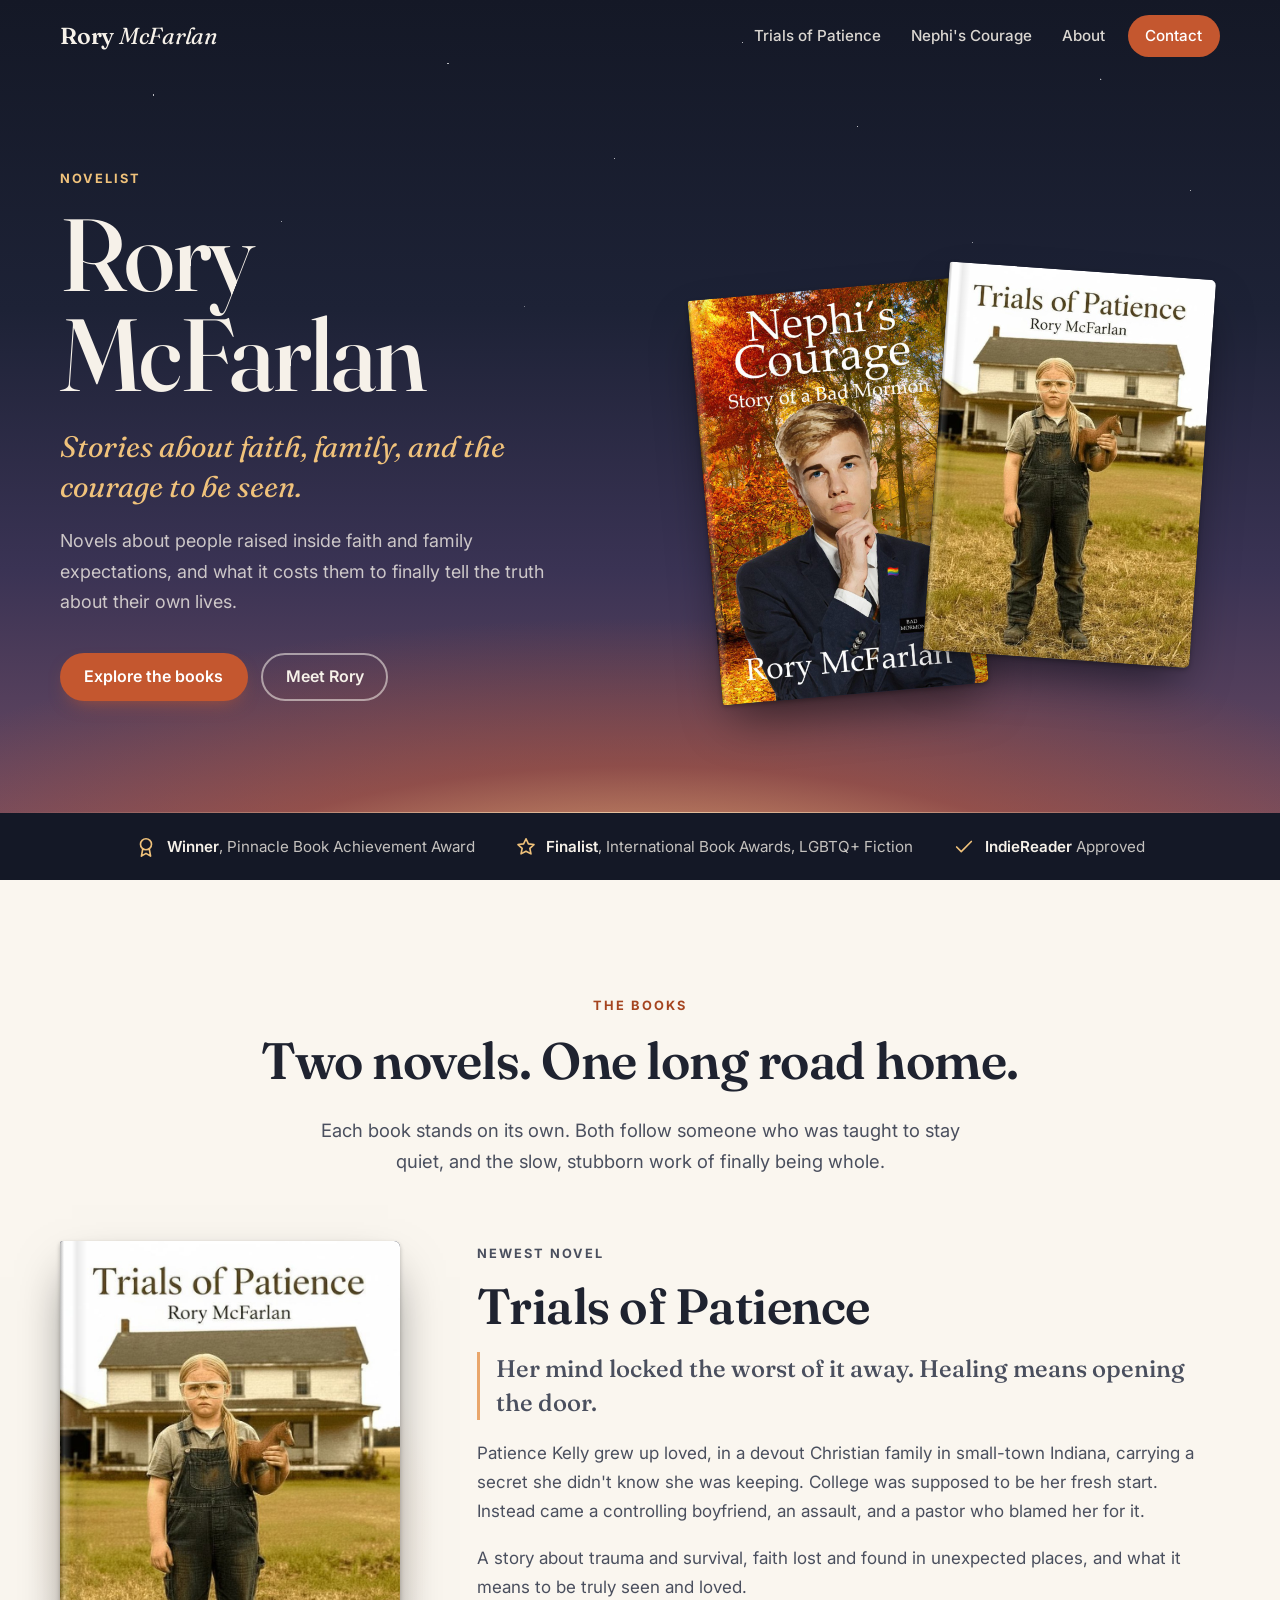
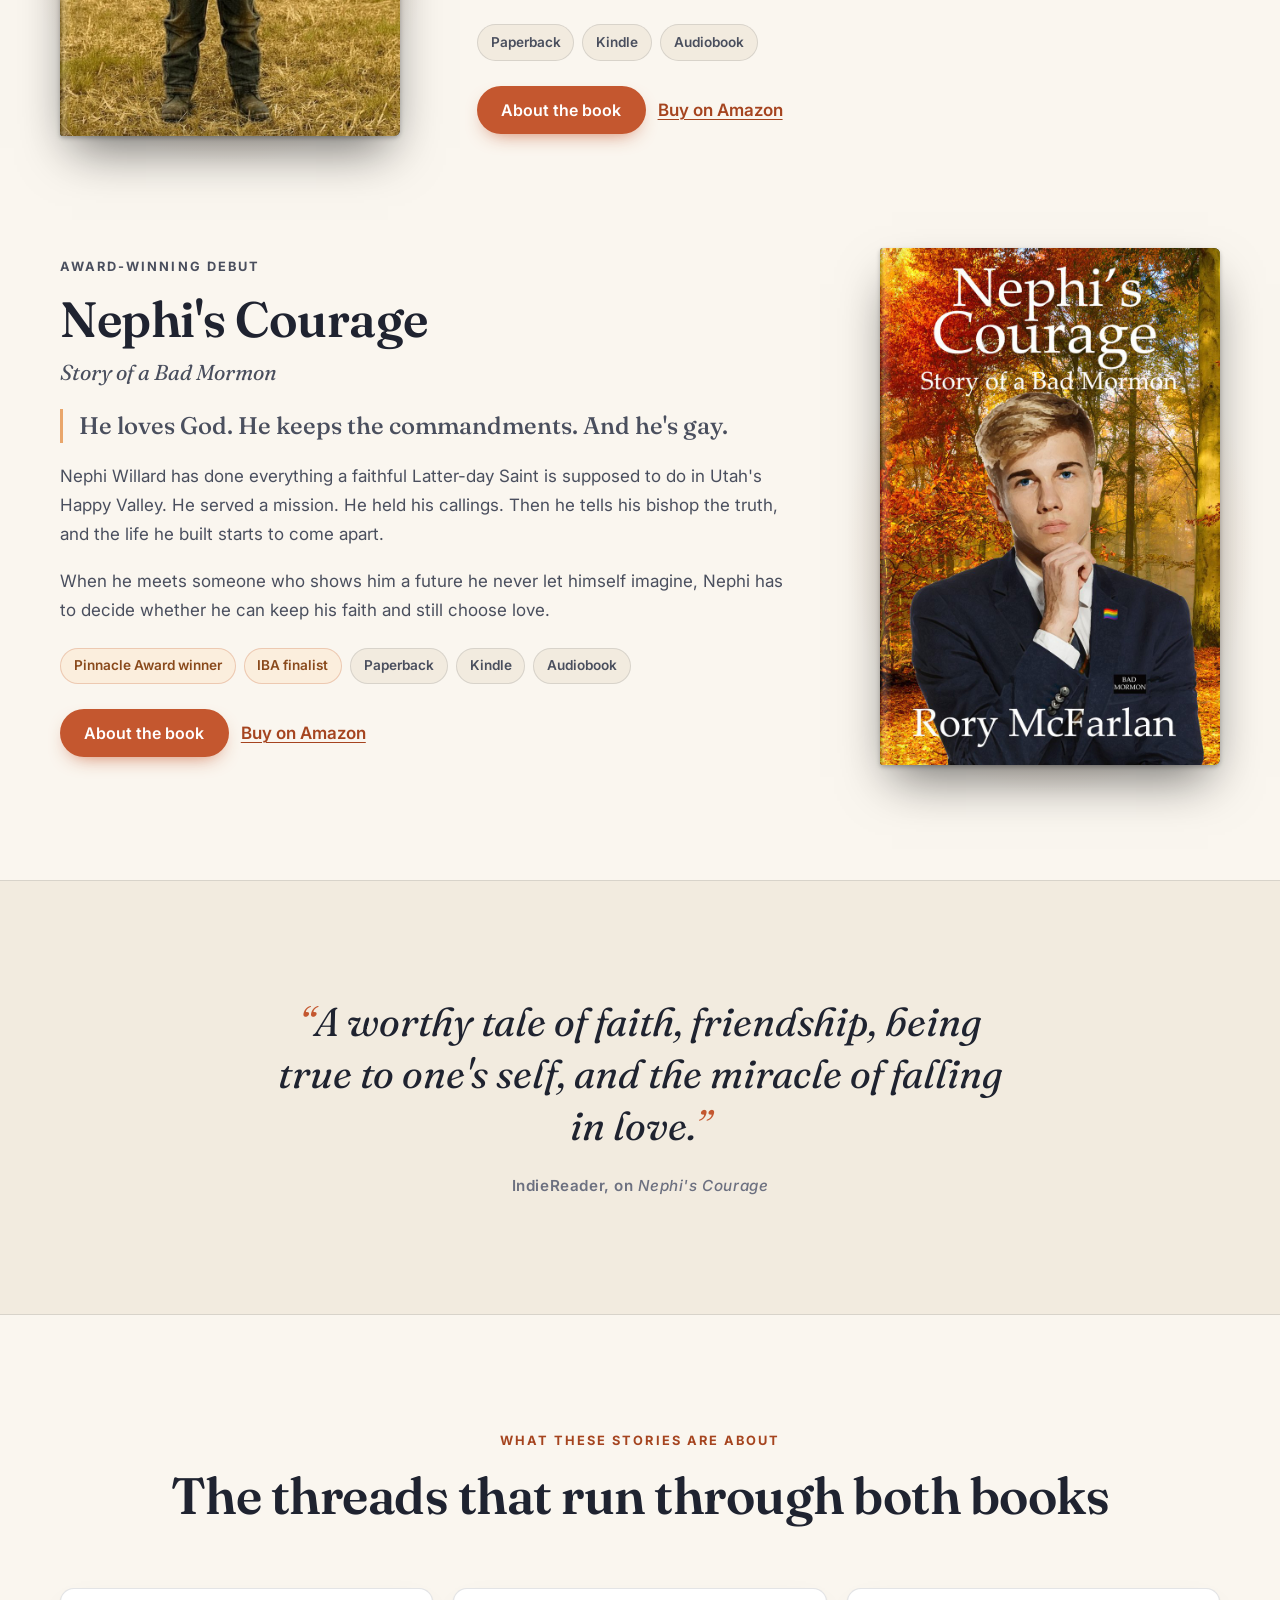
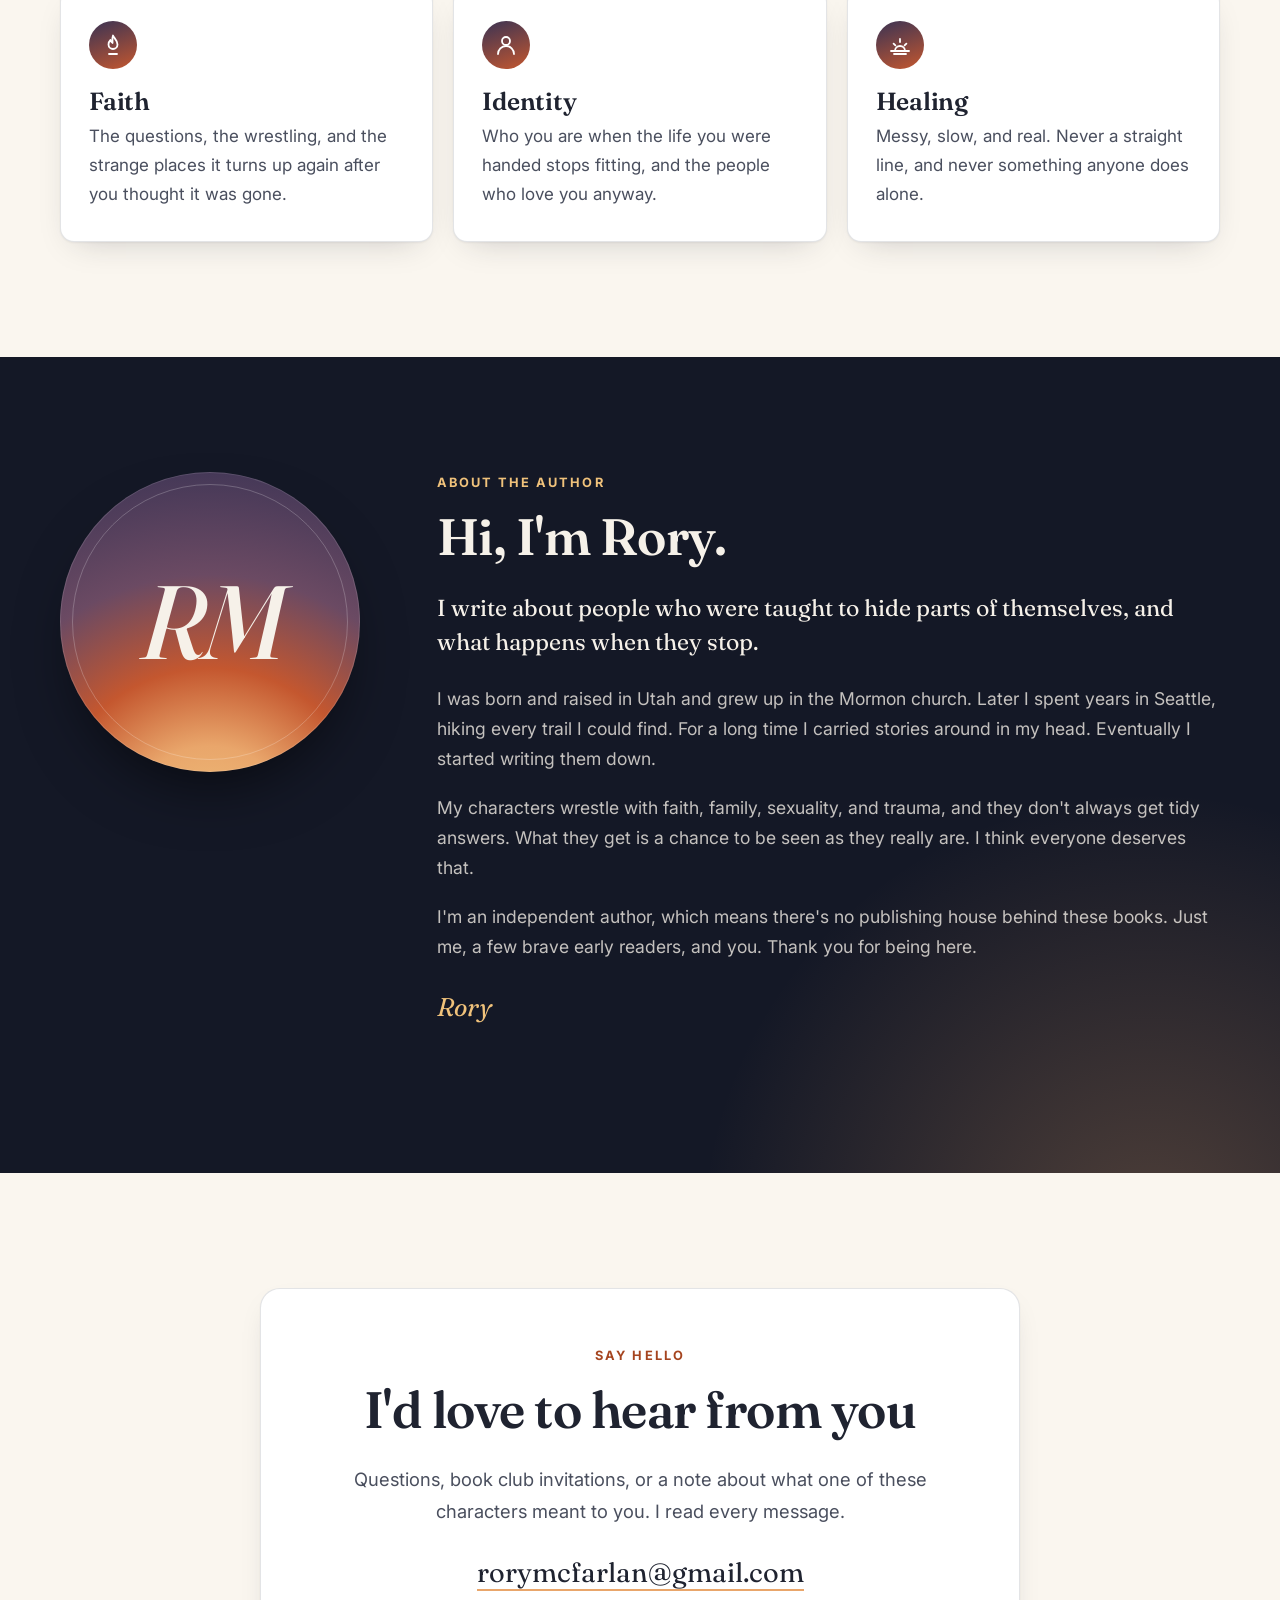
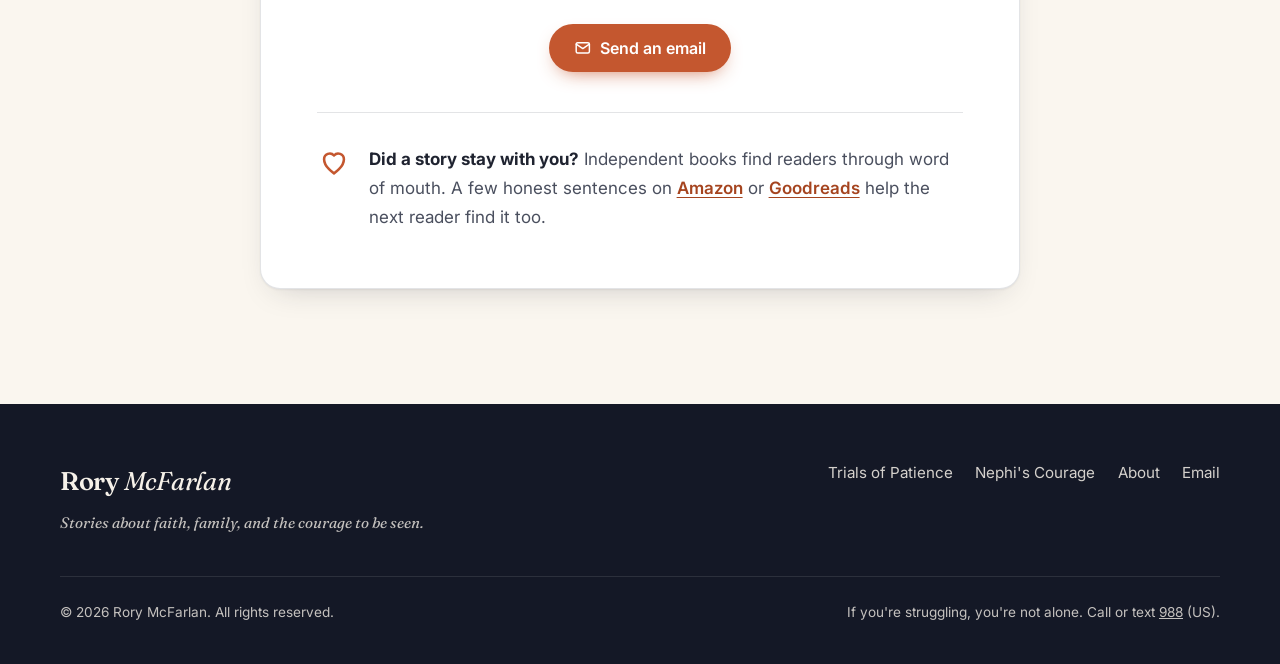
==== commit 0188e695: "Add the real book covers and a social share image Covers resized to 800px wide from Brian's full-siz" ====
--- a/index.html
+++ b/index.html
@@ -80,10 +80,10 @@
       </div>
       <div class="hero-books">
         <a class="cover" href="nephis-courage.html" aria-label="Nephi's Courage">
-          <img src="nephis-courage.jpg" alt="Cover of Nephi's Courage: Story of a Bad Mormon" width="600" height="900">
+          <img src="nephis-courage.jpg" alt="Cover of Nephi's Courage: Story of a Bad Mormon" width="800" height="1216">
         </a>
         <a class="cover" href="trials-of-patience.html" aria-label="Trials of Patience">
-          <img src="trials-of-patience.jpg" alt="Cover of Trials of Patience" width="600" height="900">
+          <img src="trials-of-patience.jpg" alt="Cover of Trials of Patience" width="800" height="1165">
         </a>
       </div>
     </div>
@@ -119,7 +119,7 @@
       <article class="book-feature" data-reveal>
         <div class="book-feature-art">
           <a class="cover" href="trials-of-patience.html" aria-label="Read more about Trials of Patience">
-            <img src="trials-of-patience.jpg" alt="Cover of Trials of Patience" width="600" height="900" loading="lazy">
+            <img src="trials-of-patience.jpg" alt="Cover of Trials of Patience" width="800" height="1165" loading="lazy">
           </a>
         </div>
         <div>
@@ -143,7 +143,7 @@
       <article class="book-feature flip" data-reveal>
         <div class="book-feature-art">
           <a class="cover" href="nephis-courage.html" aria-label="Read more about Nephi's Courage">
-            <img src="nephis-courage.jpg" alt="Cover of Nephi's Courage: Story of a Bad Mormon" width="600" height="900" loading="lazy">
+            <img src="nephis-courage.jpg" alt="Cover of Nephi's Courage: Story of a Bad Mormon" width="800" height="1216" loading="lazy">
           </a>
         </div>
         <div>
--- a/style.css
+++ b/style.css
@@ -177,7 +177,7 @@
   position: relative; border-radius: 3px 6px 6px 3px; overflow: hidden;
   box-shadow: var(--shadow-cover); background: var(--night-2);
 }
-.cover img { width: 100%; aspect-ratio: 2 / 3; object-fit: cover; }
+.cover img { width: 100%; height: auto; }
 .cover::after {
   content: ""; position: absolute; inset: 0; pointer-events: none;
   background: linear-gradient(90deg, rgba(0,0,0,0.28) 0, rgba(255,255,255,0.18) 1.2%, rgba(255,255,255,0) 3.5%, rgba(0,0,0,0.08) 5%, rgba(0,0,0,0) 8%);
@@ -236,10 +236,10 @@
   min-height: clamp(320px, 42vw, 500px);
 }
 .hero-books .cover { width: clamp(170px, 21vw, 270px); transition: transform 0.4s ease; }
-.hero-books .cover:first-child { transform: rotate(-6deg) translate(18%, 4%); z-index: 1; }
-.hero-books .cover:last-child { transform: rotate(4deg) translate(-14%, -6%); z-index: 2; }
-.hero-books:hover .cover:first-child { transform: rotate(-8deg) translate(10%, 2%); }
-.hero-books:hover .cover:last-child { transform: rotate(5deg) translate(-8%, -9%); }
+.hero-books .cover:first-child { transform: rotate(-5deg) translate(7%, 3%); z-index: 1; }
+.hero-books .cover:last-child { transform: rotate(4deg) translate(-7%, -6%); z-index: 2; }
+.hero-books:hover .cover:first-child { transform: rotate(-6deg) translate(4%, 1%); }
+.hero-books:hover .cover:last-child { transform: rotate(5deg) translate(-4%, -8%); }
 .hero-books a { display: block; text-decoration: none; }
 
 @media (max-width: 880px) {
